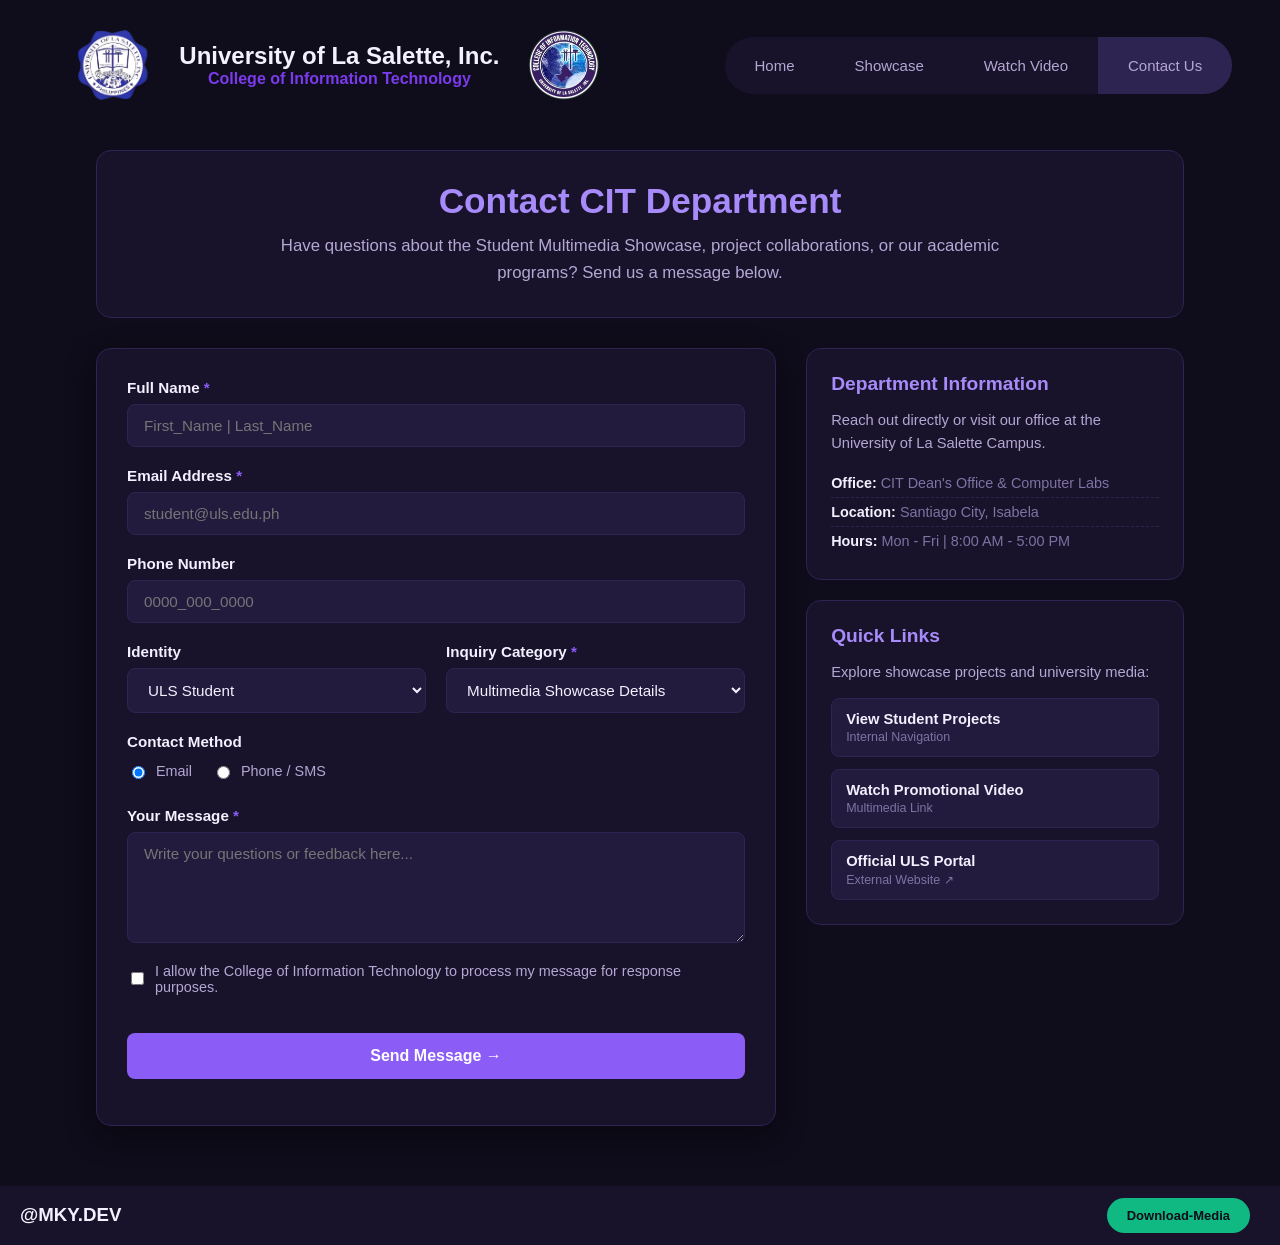
==== contact.html @ 4a509513 "version 2.3 -contact page done" ====
<html lang="en">

<head>
  <meta charset="UTF-8">
  <meta name="viewport" content="width=device-width, initial-scale=1.0">
  <title>ULS College Of Information Technology</title>
  <link rel="icon" href="assets/optimized/opt-favicon.png">
  <link rel="stylesheet" href="styles/contact-styles.css">
  <link rel="stylesheet" href="styles/footer-styles.css">
  <link rel="stylesheet" href="styles/header-styles.css">
  <style>
    body {
      background-color: #0f0c1b;
      margin: 0;
      padding: 0;
    }

    html {
      margin: 0;
      padding: 0;
    }
  </style>
</head>

<body>
  <header>
    <div class="header-title-container">
      <div class="header-logo-container">
        <img src="assets/upscaled/uls-logo-upscaled.png" alt="Universities logo">
      </div>
      <div class="header-title">
        <h2>University of La Salette, Inc.</h2>
        <h4>College of Information Technology</h4>
      </div>
      <div class="header-logo-container">
        <img src="assets/upscaled/upscalemedia-transformed.png" alt="Universities logo">
      </div>
    </div>

    <nav class="link-container">
      <ul>
        <li><a class="home" href="index.html">Home</a></li>
        <li><a class="showcase" href="showcase.html">Showcase</a></li>
        <li><a class="video" href="video.html">Watch Video</a></li>
        <li><a class="register active" style="pointer-events: none;" href="#register">Contact Us</a></li>
      </ul>
    </nav>
  </header>
  <main>
    <section class="contact-header">
      <h1>Contact CIT Department</h1>
      <p class="contact-subtitle">
        Have questions about the Student Multimedia Showcase, project collaborations, or our academic programs? Send us
        a message below.
      </p>
    </section>

    <div class="contact-layout">
      <section class="form-container">
        <form id="contact-form" action="#" method="POST" novalidate>
          <div class="form-group">
            <label for="fullname">Full Name <span class="required">*</span></label>
            <input type="text" id="fullname" name="fullname" placeholder="First_Name | Last_Name" required>
          </div>

          <div class="form-group">
            <label for="email">Email Address <span class="required">*</span></label>
            <input type="email" id="email" name="email" placeholder="student@uls.edu.ph" required>
          </div>

          <div class="form-group">
            <label for="phone">Phone Number</label>
            <input type="tel" id="phone" name="phone" placeholder="0000_000_0000">
          </div>

          <div class="form-row">
            <div class="form-group">
              <label for="user-type">Identity</label>
              <select id="user-type" name="user_type">
                <option value="student" selected>ULS Student</option>
                <option value="faculty">Faculty / Staff</option>
                <option value="guest">Visitor / Guest</option>
                <option value="partner">Industry Partner / Sponsor</option>
              </select>
            </div>

            <div class="form-group">
              <label for="category">Inquiry Category <span class="required">*</span></label>
              <select id="category" name="category" required>
                <option value="showcase">Multimedia Showcase Details</option>
                <option value="project">Student Project Collaboration</option>
                <option value="facilities">Computer Lab Facilities</option>
                <option value="general">General Information</option>
              </select>
            </div>
          </div>

          <div class="form-group">
            <label>Contact Method</label>
            <div class="radio-group">
              <label class="radio-label">
                <input type="radio" name="contact_pref" value="email" checked> Email
              </label>
              <label class="radio-label">
                <input type="radio" name="contact_pref" value="phone"> Phone / SMS
              </label>
            </div>
          </div>

          <div class="form-group">
            <label for="message">Your Message <span class="required">*</span></label>
            <textarea id="message" name="message" rows="5" placeholder="Write your questions or feedback here..."
              required></textarea>
          </div>

          <div class="form-group checkbox-group">
            <label class="checkbox-label">
              <input type="checkbox" id="consent" name="consent" required>
              I allow the College of Information Technology to process my message for response purposes.
            </label>
          </div>

          <button type="submit" class="submit-btn">Send Message &rarr;</button>
        </form>
      </section>

      <!-- SIDEBAR WITH HYPERLINKS & CONTACT INFO -->
      <aside class="info-sidebar">
        <div class="info-card">
          <h3>Department Information</h3>
          <p>Reach out directly or visit our office at the University of La Salette Campus.</p>

          <ul class="info-list">
            <li><strong>Office:</strong> CIT Dean's Office & Computer Labs</li>
            <li><strong>Location:</strong> Santiago City, Isabela</li>
            <li><strong>Hours:</strong> Mon - Fri | 8:00 AM - 5:00 PM</li>
          </ul>
        </div>

        <div class="info-card links-card">
          <h3>Quick Links</h3>
          <p>Explore showcase projects and university media:</p>

          <div class="hyperlink-list">
            <!-- Internal Link -->
            <a href="showcase.html" class="resource-link internal">
              <span>View Student Projects</span>
              <small>Internal Navigation</small>
            </a>

            <!-- Multimedia Link -->
            <a href="video.html" class="resource-link media">
              <span> Watch Promotional Video</span>
              <small>Multimedia Link</small>
            </a>

            <!-- External Link -->
            <a href="https://www.uls.edu.ph" target="_blank" rel="noopener noreferrer" class="resource-link external">
              <span>Official ULS Portal</span>
              <small>External Website &#x2197;</small>
            </a>
          </div>
        </div>
      </aside>
    </div>
  </main>
  <footer>
    <div class="signature">
      <h3>@MKY.DEV</h3>
    </div>
    <div class="external-links">
      <a class="download" href="">Download-Media</a>
    </div>
  </footer>
</body>

</html>
---- styles/contact-styles.css ----
:root {
  /* Background Colors */
  --bg-primary: #0f0c1b;
  --bg-secondary: #18132a;
  --bg-tertiary: #231b3e;

  /* Text & Typography Colors */
  --text-primary: #f3f0ff;
  --text-secondary: #b3a8d4;
  --text-muted: #7e73a3;

  /* Brand & Accent Colors */
  --accent-primary: #8b5cf6;
  --accent-hover: #7c3aed;
  --border-color: #2e2452;
  --border-focus: #a78bfa;
}

main {
  width: 85vw;
  max-width: 1100px;
  margin: 0 auto;
  min-height: 100vh;
  padding-top: 150px;
  padding-bottom: 60px;
  color: var(--text-primary);
}

/* Header & Intro Badge */
.contact-header {
  margin-bottom: 30px;
  background-color: var(--bg-secondary);
  border: 1px solid var(--border-color);
  padding: 30px 20px;
  border-radius: 15px;
  text-align: center;
}

.badge {
  display: inline-block;
  background-color: var(--bg-tertiary);
  color: var(--border-focus);
  font-size: 0.85rem;
  font-weight: 600;
  padding: 6px 14px;
  border-radius: 20px;
  border: 1px solid var(--border-color);
  margin-bottom: 12px;
  text-transform: uppercase;
  letter-spacing: 0.8px;
}

.contact-header h1 {
  font-size: 2.2rem;
  color: var(--border-focus);
  margin: 0 0 12px 0;
  font-family: Verdana, Geneva, Tahoma, sans-serif;
}

.contact-subtitle {
  color: var(--text-secondary);
  font-size: 1.05rem;
  max-width: 750px;
  margin: 0 auto;
  line-height: 1.6;
  font-family: 'Segoe UI', Tahoma, Geneva, Verdana, sans-serif;
}

/* Layout Split */
.contact-layout {
  display: grid;
  grid-template-columns: 1.8fr 1fr;
  gap: 30px;
  align-items: start;
  font-family: 'Segoe UI', Tahoma, Geneva, Verdana, sans-serif;
}

/* Form Styling */
.form-container {
  background-color: var(--bg-secondary);
  border: 1px solid var(--border-color);
  border-radius: 15px;
  padding: 30px;
  box-shadow: 0 10px 30px rgba(0, 0, 0, 0.4);
}

.form-group {
  margin-bottom: 20px;
  display: flex;
  flex-direction: column;
}

.form-row {
  display: grid;
  grid-template-columns: 1fr 1fr;
  gap: 20px;
}

label {
  font-size: 0.95rem;
  color: var(--text-primary);
  margin-bottom: 8px;
  font-weight: 600;
}

.required {
  color: var(--accent-primary);
}

input[type="text"],
input[type="email"],
input[type="tel"],
select,
textarea {
  background-color: var(--bg-tertiary);
  border: 1px solid var(--border-color);
  color: var(--text-primary);
  padding: 12px 16px;
  border-radius: 8px;
  font-size: 0.95rem;
  outline: none;
  transition: border-color 0.2s ease, box-shadow 0.2s ease;
  font-family: inherit;
}

input[type="text"]:focus,
input[type="email"]:focus,
input[type="tel"]:focus,
select:focus,
textarea:focus {
  border-color: var(--border-focus);
  box-shadow: 0 0 8px rgba(167, 139, 250, 0.3);
}

/* Radio & Checkbox Styling */
.radio-group {
  display: flex;
  gap: 20px;
  margin-top: 5px;
}

.radio-label,
.checkbox-label {
  font-size: 0.9rem;
  color: var(--text-secondary);
  font-weight: normal;
  cursor: pointer;
  display: flex;
  align-items: center;
  gap: 8px;
}

.checkbox-group {
  margin-top: 10px;
}

/* Submit Button */
.submit-btn {
  width: 100%;
  background-color: var(--accent-primary);
  color: #fff;
  border: none;
  padding: 14px;
  border-radius: 8px;
  font-size: 1rem;
  font-weight: bold;
  cursor: pointer;
  transition: background-color 0.2s ease, transform 0.1s ease;
  margin-top: 10px;
}

.submit-btn:hover {
  background-color: var(--accent-hover);
}

.submit-btn:active {
  transform: scale(0.99);
}

/* Sidebar Information Cards */
.info-sidebar {
  display: flex;
  flex-direction: column;
  gap: 20px;
}

.info-card {
  background-color: var(--bg-secondary);
  border: 1px solid var(--border-color);
  border-radius: 15px;
  padding: 24px;
}

.info-card h3 {
  color: var(--border-focus);
  margin-top: 0;
  margin-bottom: 12px;
  font-size: 1.2rem;
  font-family: Verdana, Geneva, Tahoma, sans-serif;
}

.info-card p {
  color: var(--text-secondary);
  font-size: 0.92rem;
  line-height: 1.5;
  margin-bottom: 15px;
}

.info-list {
  list-style: none;
  padding: 0;
  margin: 0;
}

.info-list li {
  color: var(--text-muted);
  font-size: 0.9rem;
  padding: 6px 0;
  border-bottom: 1px dashed var(--border-color);
}

.info-list li:last-child {
  border-bottom: none;
}

.info-list strong {
  color: var(--text-primary);
}

/* Hyperlinks Styling */
.hyperlink-list {
  display: flex;
  flex-direction: column;
  gap: 12px;
}

.resource-link {
  display: flex;
  flex-direction: column;
  background-color: var(--bg-tertiary);
  border: 1px solid var(--border-color);
  padding: 12px 14px;
  border-radius: 8px;
  text-decoration: none;
  transition: border-color 0.2s ease, transform 0.2s ease;
}

.resource-link span {
  color: var(--text-primary);
  font-size: 0.92rem;
  font-weight: 600;
}

.resource-link small {
  color: var(--text-muted);
  font-size: 0.78rem;
  margin-top: 3px;
}

.resource-link:hover {
  border-color: var(--accent-primary);
  transform: translateX(4px);
}

/* Responsive Viewports */
@media (max-width: 850px) {
  .contact-layout {
    grid-template-columns: 1fr;
  }
}

@media (max-width: 600px) {
  .contact-main {
    width: 92vw;
    padding-top: 130px;
  }

  .form-row {
    grid-template-columns: 1fr;
  }

  .contact-header h1 {
    font-size: 1.8rem;
  }
}
---- styles/footer-styles.css ----
:root {
  /* Background Colors */
  --bg-primary: #0f0c1b;
  --bg-secondary: #18132a;
  --bg-tertiary: #231b3e;

  /* Text & Typography Colors */
  --text-primary: #f3f0ff;
  --text-secondary: #b3a8d4;
  --text-muted: #7e73a3;

  /* Brand & Accent Colors */
  --accent-primary: #8b5cf6;
  --accent-hover: #7c3aed;
  --accent-cyan: #06b6d4;

  /* Borders & Dividers */
  --border-color: #2e2452;
  --border-focus: #a78bfa;

  /* Status Colors */
  --success: #10b981;
  --warning: #f59e0b;
}

footer {
  width: 100%;
  background-color: var(--bg-secondary);
  display: flex;
  align-items: center;
  justify-content: space-between;

}

.signature,
.external-links {
  margin: 0px 20px;
}

.external-links a {
  margin: 0px 10px;
}

.download {
  padding: 10px 20px;
  background-color: var(--success);
  border-radius: 50px;
  text-decoration: none;
  font-family: Verdana, Geneva, Tahoma, sans-serif;
  font-size: 13px;
  font-weight: bold;
  color: var(--bg-primary);
}

.uls-link {
  text-decoration: none;
  color: var(--text-secondary);
}

.signature h3 {
  font-family: 'Segoe UI', Tahoma, Geneva, Verdana, sans-serif;
  color: var(--text-primary);
}
---- styles/header-styles.css ----
:root {
  /* Background Colors */
  --bg-primary: #0f0c1b;
  --bg-secondary: #18132a;
  --bg-tertiary: #231b3e;

  /* Text & Typography Colors */
  --text-primary: #f3f0ff;
  --text-secondary: #b3a8d4;
  --text-muted: #7e73a3;

  /* Brand & Accent Colors */
  --accent-primary: #8b5cf6;
  --accent-hover: #7c3aed;
  --accent-cyan: #06b6d4;

  /* Borders & Dividers */
  --border-color: #2e2452;
  --border-focus: #a78bfa;

  /* Status Colors */
  --success: #10b981;
  --warning: #f59e0b;
}

header {
  background-color: var(--bg-primary);
  display: flex;
  align-items: center;
  justify-content: space-around;
  padding: 30px 0px;
  width: 100%;
  position: fixed;
  overflow: hidden;
  z-index: 100;
}

.header-logo-container img {
  height: 70px;
  margin: 0px 30px;
}

.header-title-container {
  display: flex;
  align-items: center;
  justify-content: center;
  text-align: center;
  font-family: 'Lucida Sans', 'Lucida Sans Regular', 'Lucida Grande', 'Lucida Sans Unicode', Geneva, Verdana, sans-serif;
  color: var(--text-primary);
}

.header-title h2,
h4 {
  margin: 0;
  font-family: 'Lucida Sans', 'Lucida Sans Regular', 'Lucida Grande', 'Lucida Sans Unicode', Geneva, Verdana, sans-serif
}

h4 {
  color: var(--accent-hover);
}

nav {
  background-color: transparent;
  height: 100%;
  display: flex;
  justify-content: center;
  border-radius: 50px;
}

.link-container ul {
  background-color: var(--bg-secondary);
  display: flex;
  list-style-type: none;
  justify-content: center;
  align-items: center;
  margin: 0px 0px;
  padding: 20px 0px;
  border-radius: 50px;
  z-index: 100;
  overflow: hidden;
}

.link-container li {
  font-family: 'Lucida Sans', 'Lucida Sans Regular', 'Lucida Grande', 'Lucida Sans Unicode', Geneva, Verdana, sans-serif;
  font-size: 15px;
}

.link-container a {
  text-decoration: none;
  color: var(--text-secondary);
  padding: 20px 30px;
}

.home:hover,
.video:hover,
.showcase:hover,
.register:hover {
  background-color: var(--bg-tertiary);
}

.active {
  background-color: var(--border-color);
}
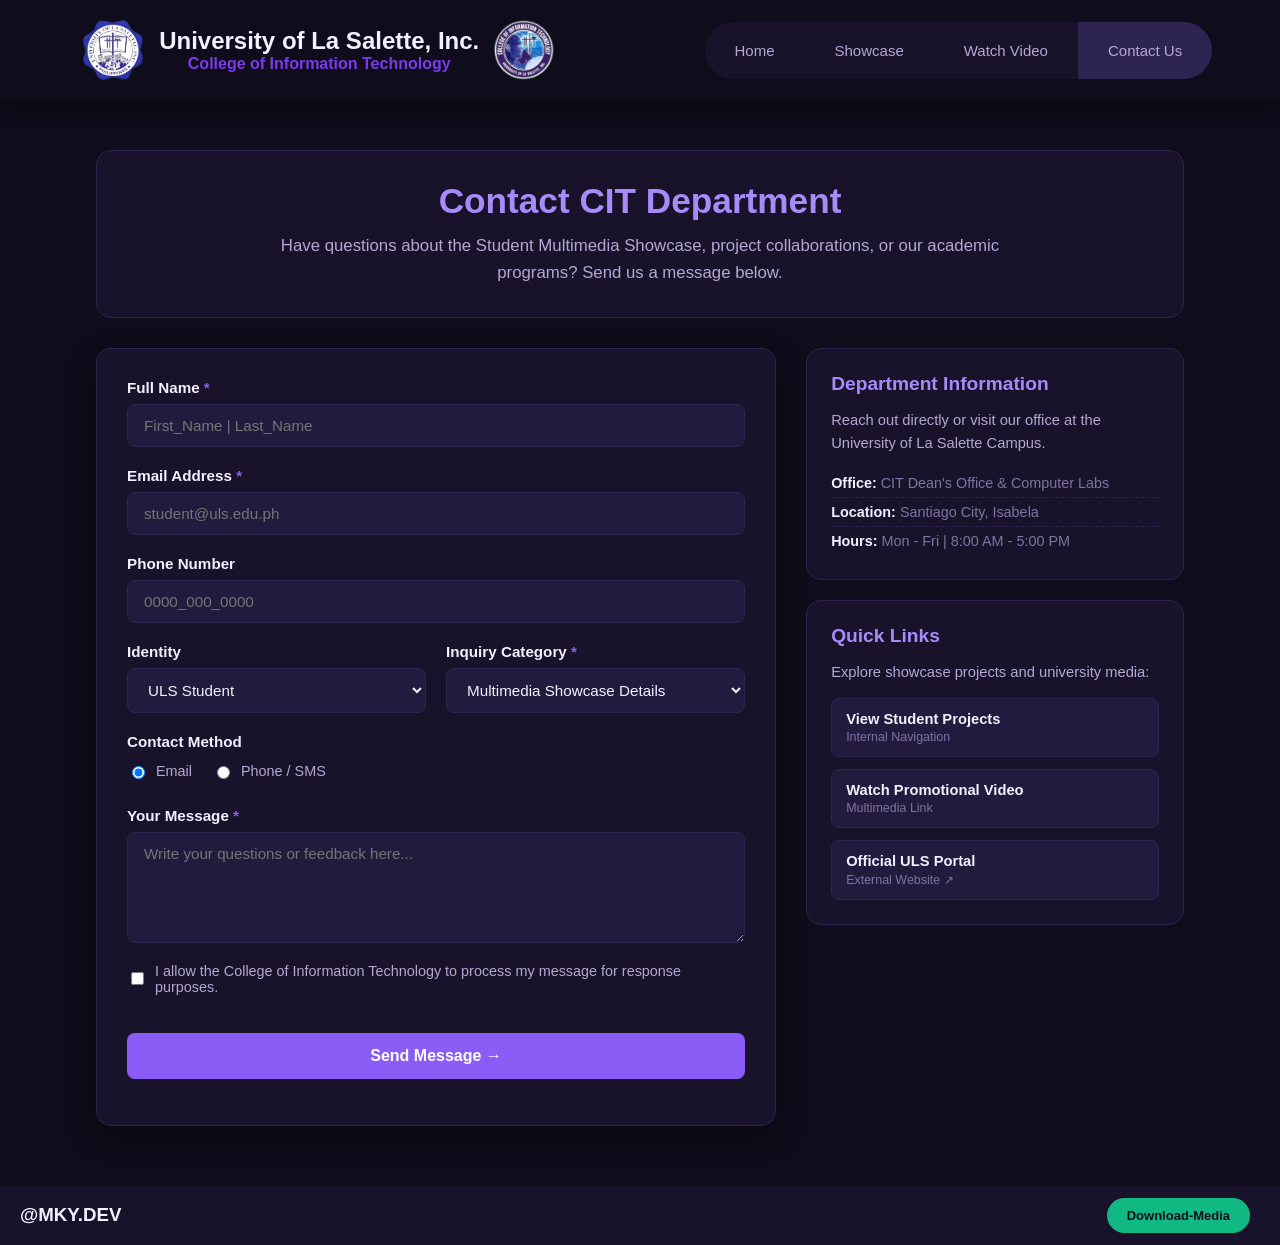
==== commit f24059c2: "version 3.1 -mobile responsiveness done" ====
--- a/contact.html
+++ b/contact.html
@@ -37,14 +37,23 @@
       </div>
     </div>
 
-    <nav class="link-container">
+    <button class="hamburger-btn" id="menuToggle" aria-label="Toggle navigation menu">
+      <span class="bar"></span>
+      <span class="bar"></span>
+      <span class="bar"></span>
+    </button>
+
+    <nav class="link-container" id="sidebarMenu">
+      <button class="close-btn" id="closeMenu" aria-label="Close menu">&times;</button>
       <ul>
         <li><a class="home" href="index.html">Home</a></li>
         <li><a class="showcase" href="showcase.html">Showcase</a></li>
         <li><a class="video" href="video.html">Watch Video</a></li>
-        <li><a class="register active" style="pointer-events: none;" href="#register">Contact Us</a></li>
+        <li><a class="contact active" style="pointer-events: none;" href="contact.html">Contact Us</a></li>
       </ul>
     </nav>
+
+    <div class="sidebar-overlay" id="menuOverlay"></div>
   </header>
   <main>
     <section class="contact-header">
--- a/styles/header-styles.css
+++ b/styles/header-styles.css
@@ -23,21 +23,24 @@
   --warning: #f59e0b;
 }
 
+/* Base Header */
 header {
   background-color: var(--bg-primary);
   display: flex;
   align-items: center;
   justify-content: space-around;
-  padding: 30px 0px;
+  padding: 20px 0;
   width: 100%;
   position: fixed;
-  overflow: hidden;
+  top: 0;
+  left: 0;
   z-index: 100;
+  box-shadow: 0 4px 20px rgba(0, 0, 0, 0.4);
 }
 
 .header-logo-container img {
-  height: 70px;
-  margin: 0px 30px;
+  height: 60px;
+  margin: 0 15px;
 }
 
 .header-title-container {
@@ -45,26 +48,25 @@
   align-items: center;
   justify-content: center;
   text-align: center;
-  font-family: 'Lucida Sans', 'Lucida Sans Regular', 'Lucida Grande', 'Lucida Sans Unicode', Geneva, Verdana, sans-serif;
+  font-family: 'Lucida Sans', 'Lucida Sans Regular', 'Lucida Grande', Geneva, Verdana, sans-serif;
   color: var(--text-primary);
 }
 
 .header-title h2,
-h4 {
+.header-title h4 {
   margin: 0;
-  font-family: 'Lucida Sans', 'Lucida Sans Regular', 'Lucida Grande', 'Lucida Sans Unicode', Geneva, Verdana, sans-serif
-}
-
-h4 {
+  font-family: 'Lucida Sans', 'Lucida Sans Regular', 'Lucida Grande', Geneva, Verdana, sans-serif;
+}
+
+.header-title h4 {
   color: var(--accent-hover);
 }
 
+/* Desktop Navigation */
 nav {
   background-color: transparent;
-  height: 100%;
   display: flex;
   justify-content: center;
-  border-radius: 50px;
 }
 
 .link-container ul {
@@ -73,7 +75,7 @@
   list-style-type: none;
   justify-content: center;
   align-items: center;
-  margin: 0px 0px;
+  margin: 0;
   padding: 20px 0px;
   border-radius: 50px;
   z-index: 100;
@@ -81,7 +83,7 @@
 }
 
 .link-container li {
-  font-family: 'Lucida Sans', 'Lucida Sans Regular', 'Lucida Grande', 'Lucida Sans Unicode', Geneva, Verdana, sans-serif;
+  font-family: 'Lucida Sans', 'Lucida Sans Regular', 'Lucida Grande', Geneva, Verdana, sans-serif;
   font-size: 15px;
 }
 
@@ -91,13 +93,147 @@
   padding: 20px 30px;
 }
 
+/* Original Hover Effect Restored */
 .home:hover,
 .video:hover,
 .showcase:hover,
-.register:hover {
+.register:hover,
+.contact:hover {
   background-color: var(--bg-tertiary);
 }
 
 .active {
   background-color: var(--border-color);
+}
+
+/* Hide Mobile Elements on Desktop */
+.hamburger-btn,
+.close-btn,
+.sidebar-overlay {
+  display: none;
+}
+
+/* ==========================================
+   MOBILE & TABLET VIEWPORT (<= 850px)
+   ========================================== */
+@media (max-width: 850px) {
+  header {
+    justify-content: space-between;
+    padding: 15px 20px;
+  }
+
+  .header-logo-container img {
+    height: 45px;
+    margin: 0 5px;
+  }
+
+  .header-title h2 {
+    font-size: 1.1rem;
+  }
+
+  .header-title h4 {
+    font-size: 0.85rem;
+  }
+
+  /* Hamburger 3-Line Button */
+  .hamburger-btn {
+    display: flex;
+    flex-direction: column;
+    justify-content: space-between;
+    width: 30px;
+    height: 22px;
+    background: transparent;
+    border: none;
+    cursor: pointer;
+    padding: 0;
+    z-index: 101;
+  }
+
+  .hamburger-btn .bar {
+    width: 100%;
+    height: 3px;
+    background-color: var(--text-primary);
+    border-radius: 3px;
+    transition: all 0.3s ease;
+  }
+
+  /* Mobile Sidebar Drawer */
+  .link-container {
+    position: fixed;
+    top: 0;
+    right: -300px;
+    width: 260px;
+    height: 100vh;
+    background-color: var(--bg-secondary);
+    border-left: 1px solid var(--border-color);
+    box-shadow: -10px 0 30px rgba(0, 0, 0, 0.6);
+    display: flex;
+    flex-direction: column;
+    justify-content: flex-start;
+    padding-top: 80px;
+    transition: right 0.3s cubic-bezier(0.4, 0, 0.2, 1);
+    z-index: 200;
+  }
+
+  /* Slide-in State */
+  .link-container.active-sidebar {
+    right: 0;
+  }
+
+  .link-container ul {
+    flex-direction: column;
+    background-color: transparent;
+    border-radius: 0;
+    border: none;
+    width: 100%;
+    padding: 0;
+    gap: 10px;
+  }
+
+  .link-container li {
+    width: 100%;
+    text-align: center;
+  }
+
+  .link-container a {
+    width: 100%;
+    padding: 15px 0;
+    font-size: 1.05rem;
+    display: block;
+  }
+
+  /* Close X Button Inside Sidebar */
+  .close-btn {
+    display: block;
+    position: absolute;
+    top: 20px;
+    right: 20px;
+    background: none;
+    border: none;
+    color: var(--text-secondary);
+    font-size: 2.2rem;
+    cursor: pointer;
+    line-height: 1;
+  }
+
+  /* Dark Overlay Behind Sidebar */
+  .sidebar-overlay {
+    position: fixed;
+    top: 0;
+    left: 0;
+    width: 100vw;
+    height: 100vh;
+    background-color: rgba(0, 0, 0, 0.6);
+    backdrop-filter: blur(4px);
+    z-index: 150;
+    opacity: 0;
+    visibility: hidden;
+    transition: opacity 0.3s ease, visibility 0.3s ease;
+  }
+
+  .sidebar-overlay.active-overlay {
+    display: block;
+    opacity: 1;
+    visibility: visible;
+  }
 }
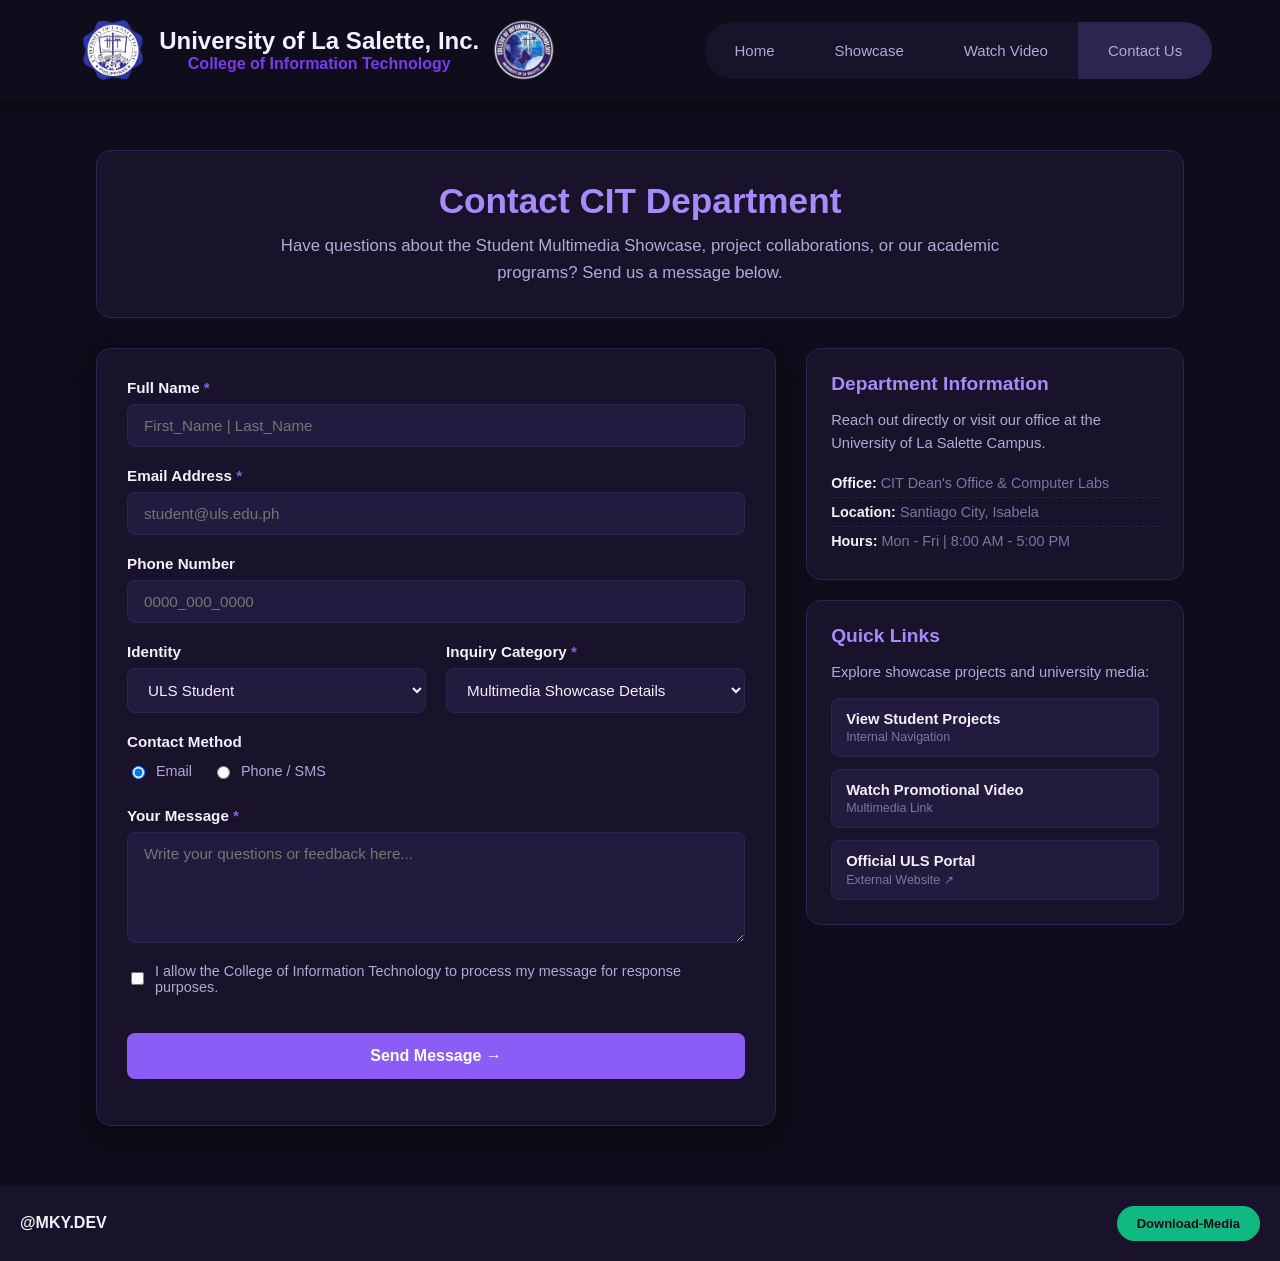
==== commit e8aacd29: "version 3.2 -made the download button work" ====
--- a/contact.html
+++ b/contact.html
@@ -8,6 +8,7 @@
   <link rel="stylesheet" href="styles/contact-styles.css">
   <link rel="stylesheet" href="styles/footer-styles.css">
   <link rel="stylesheet" href="styles/header-styles.css">
+  <script src="header-script.js" defer></script>
   <style>
     body {
       background-color: #0f0c1b;
@@ -178,7 +179,8 @@
       <h3>@MKY.DEV</h3>
     </div>
     <div class="external-links">
-      <a class="download" href="">Download-Media</a>
+      <a class="download" href="assets/downloadable_files/multimedias_used.zip"
+        download="MKY-Dev-Media.zip">Download-Media</a>
     </div>
   </footer>
 </body>
--- a/styles/contact-styles.css
+++ b/styles/contact-styles.css
@@ -24,6 +24,7 @@
   padding-top: 150px;
   padding-bottom: 60px;
   color: var(--text-primary);
+  box-sizing: border-box;
 }
 
 /* Header & Intro Badge */
@@ -121,6 +122,8 @@
   outline: none;
   transition: border-color 0.2s ease, box-shadow 0.2s ease;
   font-family: inherit;
+  width: 100%;
+  box-sizing: border-box;
 }
 
 input[type="text"]:focus,
@@ -135,6 +138,7 @@
 /* Radio & Checkbox Styling */
 .radio-group {
   display: flex;
+  flex-wrap: wrap;
   gap: 20px;
   margin-top: 5px;
 }
@@ -217,6 +221,7 @@
   font-size: 0.9rem;
   padding: 6px 0;
   border-bottom: 1px dashed var(--border-color);
+  word-break: break-word;
 }
 
 .info-list li:last-child {
@@ -262,24 +267,64 @@
   transform: translateX(4px);
 }
 
-/* Responsive Viewports */
-@media (max-width: 850px) {
+/* ==========================================
+   RESPONSIVE MEDIA QUERIES
+   ========================================== */
+
+/* Tablet & Smaller Screens (<= 992px) */
+@media (max-width: 992px) {
+  main {
+    width: 90vw;
+    padding-top: 130px;
+  }
+
   .contact-layout {
     grid-template-columns: 1fr;
-  }
-}
-
+    gap: 25px;
+  }
+}
+
+/* Mobile Devices (<= 600px) */
 @media (max-width: 600px) {
-  .contact-main {
+  main {
     width: 92vw;
     padding-top: 130px;
+    padding-bottom: 40px;
+  }
+
+  .contact-header {
+    padding: 20px 15px;
+    margin-bottom: 20px;
+  }
+
+  .contact-header h1 {
+    font-size: 1.6rem;
+  }
+
+  .contact-subtitle {
+    font-size: 0.95rem;
+  }
+
+  .form-container {
+    padding: 20px 16px;
   }
 
   .form-row {
     grid-template-columns: 1fr;
-  }
-
-  .contact-header h1 {
-    font-size: 1.8rem;
+    gap: 0;
+  }
+
+  .radio-group {
+    flex-direction: column;
+    gap: 10px;
+  }
+
+  .info-card {
+    padding: 18px 16px;
+  }
+
+  .resource-link:hover {
+    transform: none;
+    /* Disable hover translation on touch screens */
   }
 }
--- a/styles/footer-styles.css
+++ b/styles/footer-styles.css
@@ -23,22 +23,36 @@
   --warning: #f59e0b;
 }
 
+/* Base Footer Styles (Desktop) */
 footer {
   width: 100%;
   background-color: var(--bg-secondary);
   display: flex;
   align-items: center;
   justify-content: space-between;
-
+  padding: 20px 0;
+  box-sizing: border-box;
 }
 
 .signature,
 .external-links {
-  margin: 0px 20px;
+  margin: 0 20px;
+}
+
+.external-links {
+  display: flex;
+  align-items: center;
+  flex-wrap: wrap;
+  gap: 15px;
 }
 
 .external-links a {
-  margin: 0px 10px;
+  margin: 0;
+  transition: opacity 0.2s ease;
+}
+
+.external-links a:hover {
+  opacity: 0.85;
 }
 
 .download {
@@ -50,14 +64,53 @@
   font-size: 13px;
   font-weight: bold;
   color: var(--bg-primary);
+  display: inline-block;
+  white-space: nowrap;
 }
 
 .uls-link {
   text-decoration: none;
   color: var(--text-secondary);
+  font-family: 'Segoe UI', Tahoma, Geneva, Verdana, sans-serif;
+  font-size: 14px;
 }
 
 .signature h3 {
   font-family: 'Segoe UI', Tahoma, Geneva, Verdana, sans-serif;
   color: var(--text-primary);
+  margin: 0;
+  font-size: 1rem;
+}
+
+/* ==========================================
+   RESPONSIVE MOBILE VIEW (<= 768px)
+   ========================================== */
+@media (max-width: 768px) {
+  footer {
+    flex-direction: column;
+    justify-content: center;
+    text-align: center;
+    padding: 25px 15px;
+    gap: 18px;
+  }
+
+  .signature,
+  .external-links {
+    margin: 0;
+  }
+
+  .external-links {
+    flex-direction: column;
+    justify-content: center;
+    gap: 12px;
+  }
+
+  .signature h3 {
+    font-size: 0.95rem;
+  }
+
+  .download {
+    padding: 12px 24px;
+    font-size: 14px;
+  }
 }
--- a/styles/header-styles.css
+++ b/styles/header-styles.css
@@ -147,6 +147,7 @@
     cursor: pointer;
     padding: 0;
     z-index: 101;
+    margin-right: 30px;
   }
 
   .hamburger-btn .bar {
